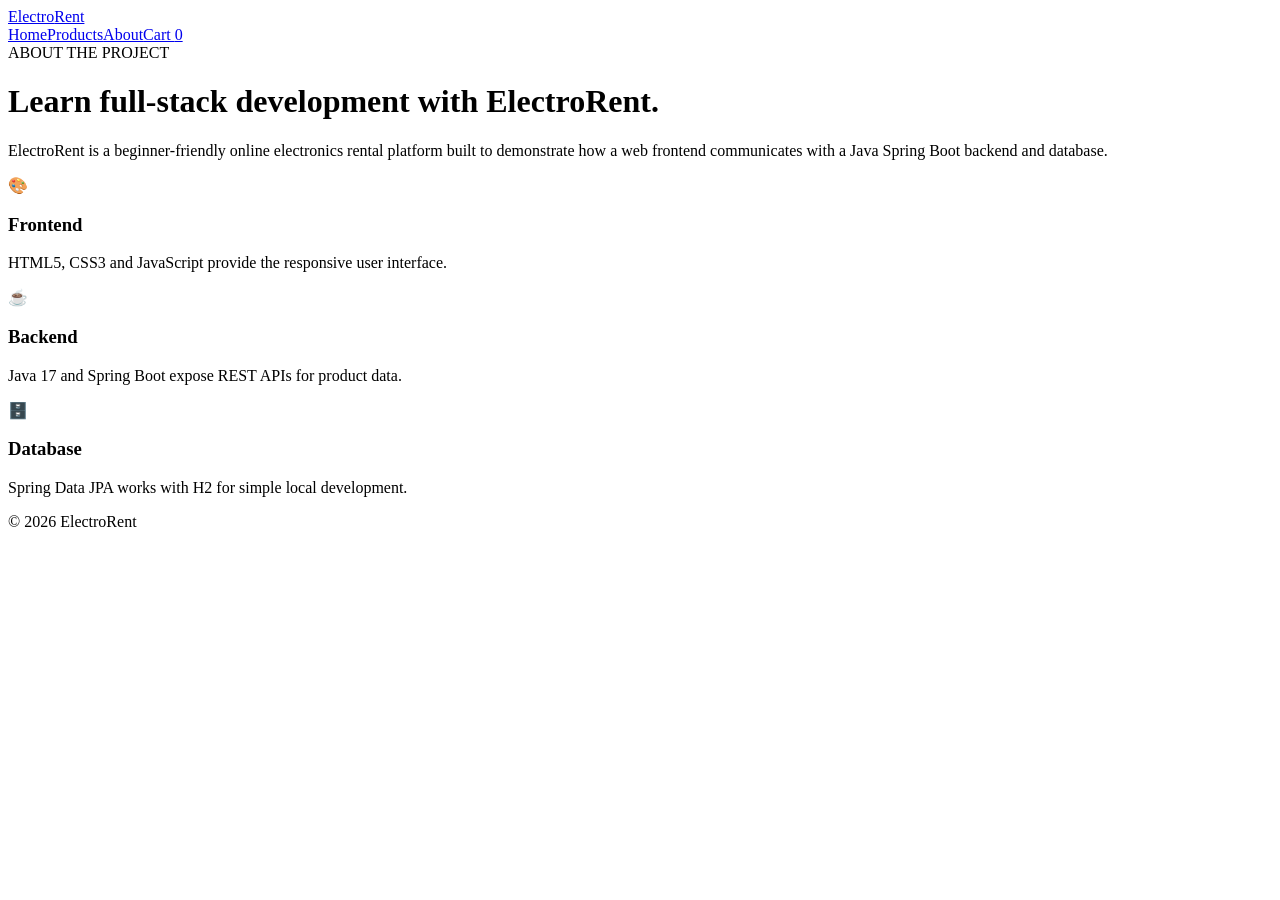
==== about.html @ 1d93f3ef "Add files via upload" ====
<!DOCTYPE html>
<html lang="en"><head><meta charset="UTF-8"><meta name="viewport" content="width=device-width, initial-scale=1.0"><title>About | ElectroRent</title><link rel="stylesheet" href="css/style.css"></head>
<body><header class="site-header"><div class="container nav-wrap"><a class="logo" href="index.html">Electro<span>Rent</span></a><nav><a href="index.html">Home</a><a href="products.html">Products</a><a class="active" href="about.html">About</a><a class="cart-link" href="cart.html">Cart <span id="cartCount">0</span></a></nav></div></header>
<main class="container page-main"><div class="about-hero"><span class="eyebrow">ABOUT THE PROJECT</span><h1>Learn full-stack development with ElectroRent.</h1><p>ElectroRent is a beginner-friendly online electronics rental platform built to demonstrate how a web frontend communicates with a Java Spring Boot backend and database.</p></div><section class="stack-grid"><div class="stack-card"><span>🎨</span><h3>Frontend</h3><p>HTML5, CSS3 and JavaScript provide the responsive user interface.</p></div><div class="stack-card"><span>☕</span><h3>Backend</h3><p>Java 17 and Spring Boot expose REST APIs for product data.</p></div><div class="stack-card"><span>🗄️</span><h3>Database</h3><p>Spring Data JPA works with H2 for simple local development.</p></div></section></main><footer><div class="container">© 2026 ElectroRent</div></footer><script src="js/main.js"></script></body></html>
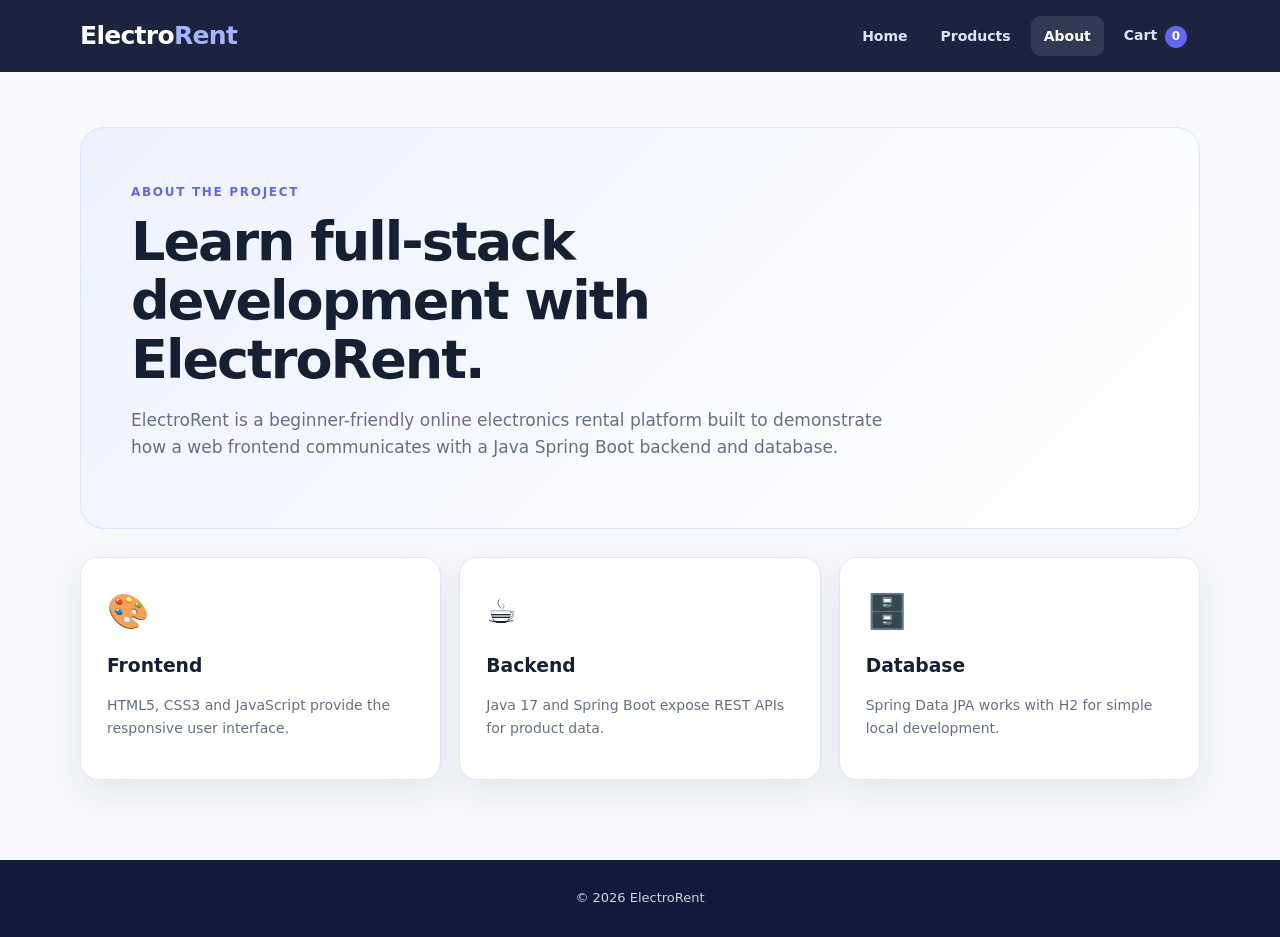
==== commit 0642f970: "Update about.html" ====
--- a/about.html
+++ b/about.html
@@ -1,4 +1,4 @@
 <!DOCTYPE html>
-<html lang="en"><head><meta charset="UTF-8"><meta name="viewport" content="width=device-width, initial-scale=1.0"><title>About | ElectroRent</title><link rel="stylesheet" href="css/style.css"></head>
+<html lang="en"><head><meta charset="UTF-8"><meta name="viewport" content="width=device-width, initial-scale=1.0"><title>About | ElectroRent</title><link rel="stylesheet" href="style.css"></head>
 <body><header class="site-header"><div class="container nav-wrap"><a class="logo" href="index.html">Electro<span>Rent</span></a><nav><a href="index.html">Home</a><a href="products.html">Products</a><a class="active" href="about.html">About</a><a class="cart-link" href="cart.html">Cart <span id="cartCount">0</span></a></nav></div></header>
-<main class="container page-main"><div class="about-hero"><span class="eyebrow">ABOUT THE PROJECT</span><h1>Learn full-stack development with ElectroRent.</h1><p>ElectroRent is a beginner-friendly online electronics rental platform built to demonstrate how a web frontend communicates with a Java Spring Boot backend and database.</p></div><section class="stack-grid"><div class="stack-card"><span>🎨</span><h3>Frontend</h3><p>HTML5, CSS3 and JavaScript provide the responsive user interface.</p></div><div class="stack-card"><span>☕</span><h3>Backend</h3><p>Java 17 and Spring Boot expose REST APIs for product data.</p></div><div class="stack-card"><span>🗄️</span><h3>Database</h3><p>Spring Data JPA works with H2 for simple local development.</p></div></section></main><footer><div class="container">© 2026 ElectroRent</div></footer><script src="js/main.js"></script></body></html>
+<main class="container page-main"><div class="about-hero"><span class="eyebrow">ABOUT THE PROJECT</span><h1>Learn full-stack development with ElectroRent.</h1><p>ElectroRent is a beginner-friendly online electronics rental platform built to demonstrate how a web frontend communicates with a Java Spring Boot backend and database.</p></div><section class="stack-grid"><div class="stack-card"><span>🎨</span><h3>Frontend</h3><p>HTML5, CSS3 and JavaScript provide the responsive user interface.</p></div><div class="stack-card"><span>☕</span><h3>Backend</h3><p>Java 17 and Spring Boot expose REST APIs for product data.</p></div><div class="stack-card"><span>🗄️</span><h3>Database</h3><p>Spring Data JPA works with H2 for simple local development.</p></div></section></main><footer><div class="container">© 2026 ElectroRent</div></footer><script src="main.js"></script></body></html>
--- a/style.css
+++ b/style.css
@@ -0,0 +1,4 @@
+:root{--primary:#4f46e5;--primary-dark:#3730a3;--ink:#172033;--muted:#667085;--surface:#fff;--bg:#f6f8fc;--border:#e5e7eb;--success:#087443;--shadow:0 12px 35px rgba(31,41,55,.08)}
+*{box-sizing:border-box}html{scroll-behavior:smooth}body{margin:0;font-family:Inter,ui-sans-serif,system-ui,-apple-system,"Segoe UI",Arial,sans-serif;background:var(--bg);color:var(--ink);line-height:1.6}a{color:inherit}button,input,select{font:inherit}.container{width:min(1120px,92%);margin:auto}.site-header{position:sticky;top:0;z-index:20;background:rgba(18,27,56,.96);backdrop-filter:blur(12px);color:#fff}.nav-wrap{min-height:72px;display:flex;align-items:center;justify-content:space-between;gap:24px}.logo{font-size:25px;font-weight:850;text-decoration:none;letter-spacing:-.7px}.logo span{color:#a5b4fc}.site-header nav{display:flex;align-items:center;gap:7px}.site-header nav a{padding:9px 13px;border-radius:9px;text-decoration:none;color:#dbe4ff;font-weight:600;font-size:14px}.site-header nav a:hover,.site-header nav a.active{background:rgba(255,255,255,.1);color:#fff}.cart-link span{display:inline-flex;min-width:22px;height:22px;padding:0 6px;align-items:center;justify-content:center;border-radius:20px;background:#6366f1;color:#fff;font-size:12px;margin-left:3px}.hero{background:radial-gradient(circle at 80% 25%,rgba(129,140,248,.38),transparent 28%),linear-gradient(135deg,#111a3d,#29367c);color:#fff;min-height:530px;display:flex;align-items:center}.hero-content{display:grid;grid-template-columns:1.35fr .65fr;gap:60px;align-items:center;padding:70px 0}.eyebrow{font-size:12px;letter-spacing:1.7px;font-weight:800;color:#6366f1}.hero .eyebrow{color:#c7d2fe}.hero h1{font-size:clamp(42px,6vw,68px);line-height:1.04;letter-spacing:-2.5px;max-width:720px;margin:14px 0 22px}.hero p{font-size:18px;color:#d9e0f7;max-width:650px;margin:0 0 28px}.hero-actions{display:flex;gap:12px;flex-wrap:wrap}.btn{display:inline-flex;align-items:center;justify-content:center;border:0;border-radius:11px;padding:12px 18px;font-weight:750;text-decoration:none;cursor:pointer;transition:.2s}.btn:hover{transform:translateY(-1px)}.btn-primary{background:#6366f1;color:#fff}.btn-light{background:#fff;color:#242d4d}.btn-danger{background:#fff0f0;color:#b42318}.hero-card{background:rgba(255,255,255,.1);border:1px solid rgba(255,255,255,.18);border-radius:22px;padding:34px;box-shadow:0 20px 50px rgba(0,0,0,.18)}.hero-icon{height:150px;border-radius:18px;display:grid;place-items:center;font-size:86px;background:rgba(255,255,255,.1);margin-bottom:22px}.hero-card strong{display:block;font-size:20px}.hero-card span{display:block;color:#d8def4;margin-top:5px}.section{padding:75px 0}.section-heading{display:flex;justify-content:space-between;align-items:end;gap:20px;margin-bottom:25px}.section-heading h2{margin:5px 0 0;font-size:32px;letter-spacing:-1px}.text-link{color:var(--primary);font-weight:750;text-decoration:none}.category-grid{display:grid;grid-template-columns:repeat(4,1fr);gap:18px}.category-card{background:var(--surface);padding:28px;border:1px solid var(--border);border-radius:18px;text-decoration:none;box-shadow:var(--shadow);transition:.2s}.category-card:hover{transform:translateY(-4px);border-color:#c7d2fe}.category-card span{font-size:42px;display:block;margin-bottom:17px}.category-card strong{display:block;font-size:18px}.category-card small{color:var(--muted)}.feature-grid{display:grid;grid-template-columns:repeat(3,1fr);gap:18px;padding-top:0}.feature{background:#fff;border:1px solid var(--border);border-radius:16px;padding:22px;display:flex;gap:15px}.feature>span{font-size:28px}.feature strong{font-size:16px}.feature p{color:var(--muted);font-size:14px;margin:3px 0 0}.page-main{padding:55px 0 80px;min-height:calc(100vh - 140px)}.page-title{margin-bottom:30px}.page-title h1{font-size:42px;letter-spacing:-1.5px;margin:5px 0}.page-title p{color:var(--muted);margin:0}.toolbar{display:flex;gap:12px;margin-bottom:24px}.search,.select{width:100%;border:1px solid var(--border);background:#fff;border-radius:12px;padding:13px 15px;outline:none}.search:focus,.select:focus{border-color:#818cf8;box-shadow:0 0 0 4px #eef2ff}.select{max-width:210px}.status{color:var(--muted);font-size:14px;margin:8px 0 15px}.product-grid{display:grid;grid-template-columns:repeat(3,1fr);gap:20px}.product-card{background:#fff;border:1px solid var(--border);border-radius:18px;overflow:hidden;box-shadow:var(--shadow);display:flex;flex-direction:column}.product-visual{height:185px;background:linear-gradient(135deg,#eef2ff,#f5f3ff);display:grid;place-items:center;font-size:76px}.product-body{padding:21px;display:flex;flex-direction:column;flex:1}.badge{display:inline-block;width:max-content;background:#eef2ff;color:#4338ca;border-radius:20px;padding:4px 9px;font-size:11px;font-weight:800;text-transform:uppercase}.product-body h3{margin:11px 0 6px;font-size:19px}.product-body p{color:var(--muted);font-size:14px;margin:0 0 18px;min-height:45px}.product-bottom{margin-top:auto;display:flex;align-items:center;justify-content:space-between;gap:10px}.price{font-weight:850;color:var(--primary);font-size:18px}.price small{font-weight:500;color:var(--muted);font-size:12px}.empty{grid-column:1/-1;text-align:center;padding:60px 20px;background:#fff;border:1px dashed #cbd5e1;border-radius:16px;color:var(--muted)}.cart-layout{display:grid;grid-template-columns:1.4fr .6fr;gap:22px}.cart-item{background:#fff;border:1px solid var(--border);border-radius:16px;padding:18px;margin-bottom:14px;display:flex;align-items:center;gap:18px}.cart-visual{width:75px;height:75px;flex:none;border-radius:13px;background:#eef2ff;display:grid;place-items:center;font-size:38px}.cart-info{flex:1}.cart-info h3{margin:0 0 3px;font-size:17px}.cart-info p{margin:0;color:var(--muted);font-size:13px}.cart-controls{display:flex;align-items:center;gap:8px}.days{width:68px;border:1px solid var(--border);border-radius:8px;padding:8px}.remove{border:0;background:#fff0f0;color:#b42318;border-radius:8px;padding:8px 10px;cursor:pointer}.summary-card{background:#fff;border:1px solid var(--border);border-radius:18px;padding:24px;height:max-content;position:sticky;top:95px}.summary-card h2{margin:0 0 20px;font-size:20px}.summary-row{display:flex;justify-content:space-between;padding:9px 0;color:var(--muted)}.summary-total{border-top:1px solid var(--border);margin-top:8px;padding-top:15px;display:flex;justify-content:space-between;font-size:20px;font-weight:850}.summary-card .btn{width:100%;margin-top:20px}.about-hero{background:linear-gradient(135deg,#eef2ff,#fff);border:1px solid #dfe4ff;border-radius:24px;padding:50px;margin-bottom:28px}.about-hero h1{font-size:clamp(36px,5vw,54px);line-height:1.1;letter-spacing:-2px;max-width:800px;margin:8px 0 15px}.about-hero p{max-width:760px;color:var(--muted);font-size:17px}.stack-grid{display:grid;grid-template-columns:repeat(3,1fr);gap:18px}.stack-card{background:#fff;border:1px solid var(--border);border-radius:18px;padding:26px;box-shadow:var(--shadow)}.stack-card>span{font-size:34px}.stack-card h3{margin:12px 0 5px}.stack-card p{color:var(--muted);font-size:14px}footer{background:#111a3d;color:#cbd5e1;text-align:center;padding:28px 0;font-size:13px}.toast{position:fixed;right:20px;bottom:20px;background:#172033;color:#fff;padding:13px 17px;border-radius:10px;box-shadow:0 12px 30px #0003;z-index:50}
+@media(max-width:850px){.hero-content,.cart-layout{grid-template-columns:1fr}.hero-card{max-width:500px}.category-grid{grid-template-columns:repeat(2,1fr)}.product-grid{grid-template-columns:repeat(2,1fr)}.feature-grid,.stack-grid{grid-template-columns:1fr}.summary-card{position:static}.site-header nav{flex-wrap:wrap;justify-content:center}.nav-wrap{padding:10px 0;flex-direction:column}.hero{min-height:auto}.hero-content{padding:70px 0}.toolbar{flex-direction:column}.select{max-width:none}}
+@media(max-width:560px){.category-grid,.product-grid{grid-template-columns:1fr}.hero h1{letter-spacing:-1.5px}.page-title h1{font-size:34px}.cart-item{align-items:flex-start;flex-wrap:wrap}.cart-controls{width:100%}.site-header nav a{padding:7px 8px;font-size:13px}}
